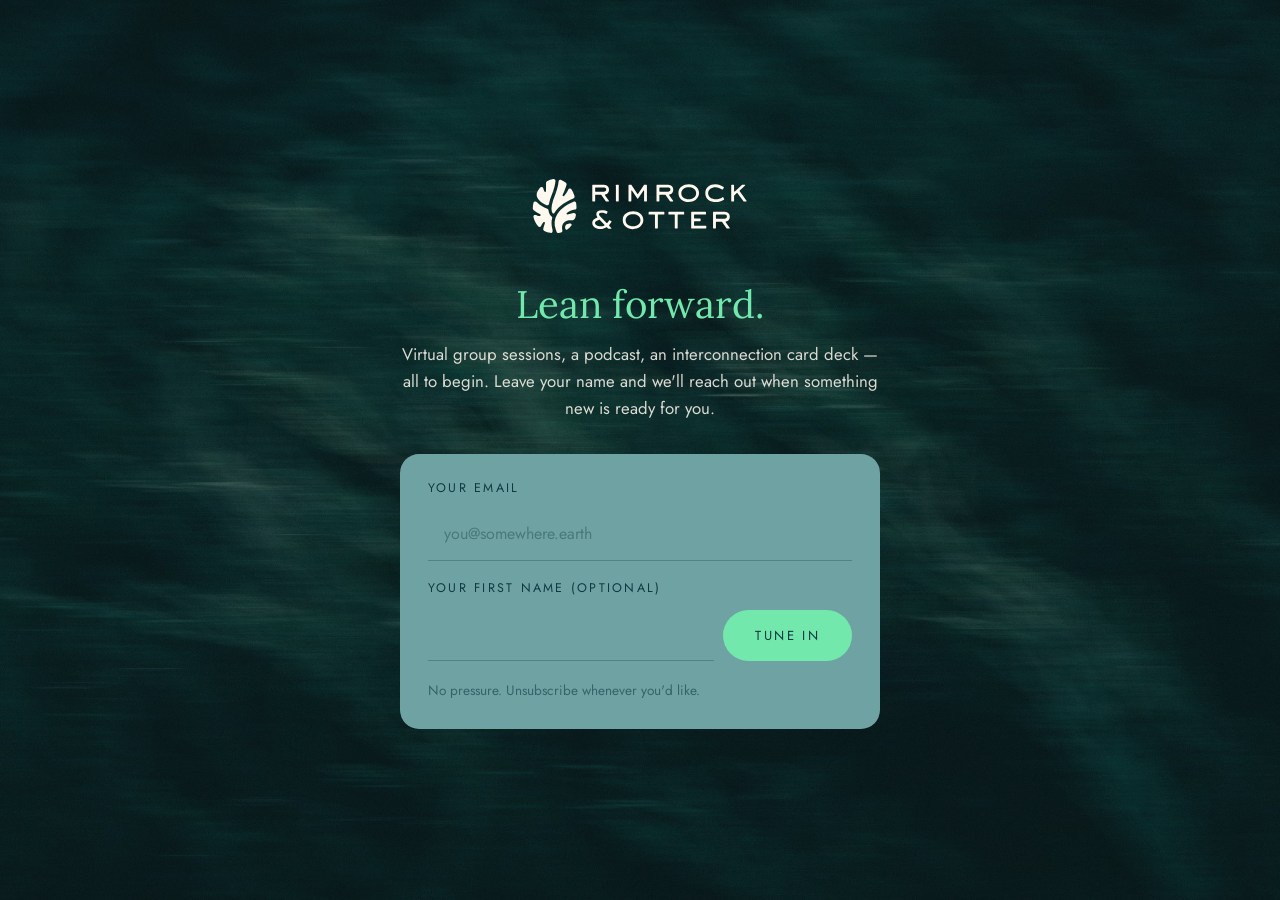
==== tunein/index.html @ d6ff61a0 "Tune-in landing page" ====
<!doctype html>
<html lang="en">
<head>
  <meta charset="utf-8" />
  <meta name="viewport" content="width=device-width, initial-scale=1" />
  <title>Tune in — Rimrock & Otter</title>
  <meta name="description" content="Leave your name and we'll reach out the moment something new launches — virtual sessions, a podcast, a card deck." />
  <link rel="preconnect" href="https://fonts.googleapis.com">
  <link rel="preconnect" href="https://fonts.gstatic.com" crossorigin>
  <link href="https://fonts.googleapis.com/css2?family=Jost:wght@300;400;500;600&family=Lora:ital,wght@0,400;0,500;0,600;1,400;1,500&display=swap" rel="stylesheet">
  <link rel="stylesheet" href="../assets/css/style.css?v=38">
</head>
<body>

  <main style="min-height: 100vh; display: flex; align-items: center; justify-content: center; background-image: url('../assets/images/greenblur.jpg'); background-size: cover; background-position: center; position: relative; padding: 2rem 1.25rem;">
    <div style="position: absolute; inset: 0; background: rgba(17,57,66,0.35);"></div>
    <div style="position: relative; z-index: 1; max-width: 30rem; width: 100%; text-align: center;">
      <a href="../index.html" style="display: inline-block; margin-bottom: 2rem; border-bottom: none;">
        <svg viewBox="0 0 1500 453.76" xmlns="http://www.w3.org/2000/svg" aria-hidden="true" focusable="false" style="height: 70px; width: auto;"><defs><style>.cls-1{fill:#fff8ee}</style></defs>
          <g><path class="cls-1" d="M529.95,196.6l-29.7-41.98c-.57-.81-1.5-1.29-2.49-1.29h-33.41c-1.69,0-3.05,1.37-3.05,3.05v38.45c0,1.69-1.37,3.05-3.05,3.05h-12.6c-1.69,0-3.05-1.37-3.05-3.05v-102.76c0-1.69,1.37-3.05,3.05-3.05h64.2c22.07,0,41.41,6.94,41.41,32.16,0,16.91-9.49,27.49-24.76,30.95-2.06.47-2.91,2.97-1.69,4.7l25.58,36.25c1.43,2.02-.02,4.81-2.49,4.81h-15.44c-.99,0-1.92-.48-2.49-1.29ZM510.69,107.51h-46.34c-1.69,0-3.05,1.37-3.05,3.05v21.22c0,1.69,1.37,3.05,3.05,3.05h47.39c10.3,0,21.02-2.1,21.02-14.51,0-9.25-4.41-12.82-22.07-12.82Z"></path>
            <path class="cls-1" d="M595.79,194.84v-102.76c0-1.69,1.37-3.05,3.05-3.05h12.39c1.69,0,3.05,1.37,3.05,3.05v102.76c0,1.69-1.37,3.05-3.05,3.05h-12.39c-1.69,0-3.05-1.37-3.05-3.05Z"></path>
            <path class="cls-1" d="M778.43,194.84v-67.3c0-1.85-2.4-2.59-3.43-1.05l-35.23,52.31c-1.21,1.79-3.85,1.8-5.06,0l-35.44-52.35c-1.04-1.53-3.43-.8-3.43,1.05v67.33c0,1.69-1.37,3.05-3.05,3.05h-12.39c-1.69,0-3.05-1.37-3.05-3.05v-102.76c0-1.69,1.37-3.05,3.05-3.05h13.8c1.02,0,1.98.51,2.55,1.37l38.97,58.95c.72,1.09,2.33,1.09,3.05,0l38.97-58.95c.57-.86,1.52-1.37,2.55-1.37h13.59c1.69,0,3.05,1.37,3.05,3.05v102.76c0,1.69-1.37,3.05-3.05,3.05h-12.39c-1.69,0-3.05-1.37-3.05-3.05Z"></path>
            <path class="cls-1" d="M946.27,196.6l-29.7-41.98c-.57-.81-1.5-1.29-2.49-1.29h-33.41c-1.69,0-3.05,1.37-3.05,3.05v38.45c0,1.69-1.37,3.05-3.05,3.05h-12.6c-1.69,0-3.05-1.37-3.05-3.05v-102.76c0-1.69,1.37-3.05,3.05-3.05h64.2c22.07,0,41.41,6.94,41.41,32.16,0,16.91-9.49,27.49-24.76,30.95-2.06.47-2.91,2.97-1.69,4.7l25.58,36.25c1.43,2.02-.02,4.81-2.49,4.81h-15.44c-.99,0-1.92-.48-2.49-1.29ZM927,107.51h-46.34c-1.69,0-3.05,1.37-3.05,3.05v21.22c0,1.69,1.37,3.05,3.05,3.05h47.39c10.3,0,21.02-2.1,21.02-14.51,0-9.25-4.41-12.82-22.07-12.82Z"></path>
            <path class="cls-1" d="M1066.76,201.67c-33.84,0-65.58-21.01-65.58-57.37v-2.95c0-36.78,34.05-55.48,67.26-55.48s66.21,20.38,66.21,57.37-33.42,58.43-67.89,58.43ZM1068.22,104.78c-23.75,0-48.34,12.62-48.34,39.31s23.54,38.67,47.08,38.67,48.97-12.61,48.97-39.3-23.96-38.68-47.71-38.68Z"></path>
            <path class="cls-1" d="M1243.08,201.67c-34.89,0-67.89-19.33-67.89-57.59s30.68-58.22,65.15-58.22c20.26,0,38.23,6.7,54.26,18.64,1.29.96,1.61,2.79.75,4.15l-6.66,10.49c-.92,1.45-2.88,1.83-4.31.86-13.98-9.47-26.01-15.43-43.83-15.43-23.54,0-46.87,13.66-46.87,39.51s25.01,38.88,48.97,38.88c16.69,0,30.63-4.58,44.39-13.41,1.54-.99,3.6-.47,4.4,1.19l5.53,11.49c.67,1.39.2,3.1-1.09,3.94-16.3,10.7-32.92,15.5-52.81,15.5Z"></path>
            <path class="cls-1" d="M1422.48,196.63l-38.3-52.77c-1.06-1.46-3.15-1.69-4.5-.49l-16.84,14.94c-.65.58-1.03,1.41-1.03,2.28v34.24c0,1.69-1.37,3.05-3.05,3.05h-12.39c-1.69,0-3.05-1.37-3.05-3.05v-102.76c0-1.69,1.37-3.05,3.05-3.05h12.39c1.69,0,3.05,1.37,3.05,3.05v38.39c0,2.65,3.15,4.04,5.11,2.26l47.2-42.9c.56-.51,1.29-.79,2.05-.79h14.92c2.76,0,4.1,3.37,2.1,5.27l-34.56,32.83c-1.1,1.05-1.27,2.75-.38,3.99l44.38,61.95c1.45,2.02,0,4.83-2.48,4.83h-15.2c-.98,0-1.9-.47-2.47-1.26Z"></path>
            <path class="cls-1" d="M705.73,376.81c-33.84,0-65.57-21.01-65.57-57.37v-2.95c0-36.78,34.05-55.48,67.26-55.48s66.2,20.38,66.2,57.37-33.42,58.43-67.89,58.43ZM707.21,279.92c-23.75,0-48.34,12.62-48.34,39.31s23.54,38.68,47.08,38.68,48.97-12.62,48.97-39.31-23.96-38.68-47.71-38.68Z"></path>
            <path class="cls-1" d="M867.76,285.7v84.27c0,1.69-1.37,3.05-3.05,3.05h-12.6c-1.69,0-3.05-1.37-3.05-3.05v-84.27c0-1.69-1.37-3.05-3.05-3.05h-35.09c-1.69,0-3.05-1.37-3.05-3.05v-12.39c0-1.69,1.37-3.05,3.05-3.05h95.83c1.69,0,3.05,1.37,3.05,3.05v12.39c0,1.69-1.37,3.05-3.05,3.05h-35.93c-1.69,0-3.05,1.37-3.05,3.05Z"></path>
            <path class="cls-1" d="M996.17,285.7v84.27c0,1.69-1.37,3.05-3.05,3.05h-12.6c-1.69,0-3.05-1.37-3.05-3.05v-84.27c0-1.69-1.37-3.05-3.05-3.05h-35.09c-1.69,0-3.05-1.37-3.05-3.05v-12.39c0-1.69,1.37-3.05,3.05-3.05h95.83c1.69,0,3.05,1.37,3.05,3.05v12.39c0,1.69-1.37,3.05-3.05,3.05h-35.93c-1.69,0-3.05,1.37-3.05,3.05Z"></path>
            <path class="cls-1" d="M1083.8,369.98v-102.76c0-1.69,1.37-3.05,3.05-3.05h89.74c1.69,0,3.05,1.37,3.05,3.05v12.39c0,1.69-1.37,3.05-3.05,3.05h-71.24c-1.69,0-3.05,1.37-3.05,3.05v18.91c0,1.69,1.37,3.05,3.05,3.05h36.35c1.69,0,3.05,1.37,3.05,3.05v12.39c0,1.69-1.37,3.05-3.05,3.05h-36.35c-1.69,0-3.05,1.37-3.05,3.05v22.26c0,1.69,1.37,3.05,3.05,3.05h73.34c1.69,0,3.05,1.37,3.05,3.05v12.39c0,1.69-1.37,3.05-3.05,3.05h-91.84c-1.69,0-3.05-1.37-3.05-3.05Z"></path>
            <path class="cls-1" d="M1312.81,371.74l-29.7-41.98c-.57-.81-1.5-1.29-2.49-1.29h-33.41c-1.69,0-3.05,1.37-3.05,3.05v38.45c0,1.69-1.37,3.05-3.05,3.05h-12.6c-1.69,0-3.05-1.37-3.05-3.05v-102.76c0-1.69,1.37-3.05,3.05-3.05h64.2c22.07,0,41.41,6.94,41.41,32.16,0,16.91-9.49,27.49-24.76,30.95-2.06.47-2.91,2.97-1.69,4.7l25.58,36.25c1.43,2.02-.02,4.81-2.49,4.81h-15.44c-.99,0-1.92-.48-2.49-1.29ZM1293.55,282.65h-46.34c-1.69,0-3.05,1.37-3.05,3.05v21.22c0,1.69,1.37,3.05,3.05,3.05h47.39c10.3,0,21.02-2.1,21.02-14.51,0-9.25-4.41-12.82-22.07-12.82Z"></path></g>
          <g><g><path class="cls-1" d="M271.62,75.86c-9.62-7.85-19.95-13.97-30.69-18.19-3.63-1.42-7.62-1.05-10.96,1.01-3.33,2.06-5.44,5.45-5.79,9.32-2.41,26.49-11.28,59.14-26.36,97.04-26.53,66.66-19.77,95.1-13.38,106.12l.36.6c1.29,2.1,3.53,3.36,6.01,3.36h.03c2.52,0,4.79-1.3,6.09-3.46,29.79-49.67,83.4-78.6,123.14-94.14,6.14-2.4,9.31-9.22,7.21-15.51-5.02-15.05-11.35-29.16-18.83-41.95-2.43-4.16-6.71-6.43-11.5-6.15-4.81.32-8.81,3.18-10.7,7.67-6.19,14.72-15.64,29.04-26.61,40.33-2.21,2.28-5.15,2.04-7.07.78-1.96-1.27-3.41-3.9-2.21-6.9,2.27-5.69,4.7-11.39,7.05-16.91,3.99-9.37,8.12-19.04,11.54-28.85,2.92-8.04,5.11-14.78,6.9-21.23,1.31-4.7-.35-9.78-4.23-12.94Z"></path>
              <path class="cls-1" d="M336.26,287.31c.83-4.22-.51-8.51-3.6-11.47-3.04-2.92-7.31-4.08-11.42-3.08-13.18,3.18-27.15,6.59-38.54,9.37-3.07.73-5.44-.99-6.44-3.04-.99-2.03-.89-4.95,1.55-6.88,13.82-10.9,31.88-18.55,52.2-22.13,6.1-1.07,10.44-6.26,10.31-12.33-.2-9.57-.96-19.27-2.23-28.82-.51-3.82-2.73-7.11-6.07-9.03-1.92-1.1-4.04-1.66-6.17-1.66-1.61,0-3.23.32-4.78.96-34.68,14.45-81.35,40.54-106.69,82.81-18.07,30.14-20.74,63.56-7.91,99.35,1.58,4.41,3.42,8.89,5.47,13.29,2.29,4.91,7.58,7.77,12.9,6.91,5.12-.81,10.17-1.89,15.03-3.2,6.29-1.7,10.11-8.07,8.7-14.49-4.23-19.24-1.95-34.62,6.77-45.73,12.85-16.38,36.43-19.03,53.96-18.36,10.74.49,20.2-6.44,23.15-16.65,1.48-5.11,2.76-10.42,3.82-15.81Z"></path>
              <path class="cls-1" d="M272.2,380.14c2.82,1.22,6.01.9,8.51-.88,9.98-7.08,18.92-15.67,26.58-25.54,2.03-2.62,2.34-6.11.79-9.1-1.55-3.01-4.62-4.79-7.92-4.64-9.68.41-22.55,2.59-28.89,10.68-4.07,5.2-5.45,12.89-4.1,22.85.4,2.95,2.29,5.43,5.04,6.63Z"></path>
              <path class="cls-1" d="M138.31,136.17c-2.64.59-5.19-.65-6.31-3.1-2.26-4.92-4.16-10.31-5.64-16.01-.31-1.3-.58-2.58-.85-3.86-.98-4.78-4.57-8.41-9.37-9.48-.93-.21-1.87-.31-2.79-.31-3.83,0-7.42,1.77-9.79,4.93-5.79,7.76-11.21,16.22-16.11,25.16-8.13,14.81-6.94,33.09,3.03,46.56,17.28,23.36,40.11,35.5,56.2,41.58,3.14,1.2,6.62.94,9.54-.68,2.85-1.58,4.85-4.31,5.48-7.49,3.3-16.58,9.12-35.39,17.29-55.93,14.69-36.92,23.18-68.1,25.22-92.66.31-3.76-1.07-7.39-3.8-9.98-2.77-2.63-6.54-3.85-10.37-3.31-14.14,1.94-28,6.89-41.18,14.73-3.62,2.15-5.9,6.17-5.94,10.48l-.12,9.38c-.12,9.49-.25,19.31-.18,28.73-.01,4.06.04,8.09.1,12.18l.05,3.45c.04,3.18-2.21,5.11-4.47,5.62Z"></path></g>
            <path class="cls-1" d="M131.68,388.91c11.86,5.71,24.96,9.8,38.94,12.18,1.97.33,3.82.34,5.51.03,3.29-.62,5.78-2.19,7.4-4.67,2.53-3.86,2.88-9.83,1.06-17.75-7.67-26.16-8.14-51.51-1.4-75.33.77-2.71-.29-5.6-2.63-7.19-5.31-3.62-9.75-8.35-13.19-14.05-4.68-7.75-7.58-17.27-8.6-28.28-.42-4.55-3.55-8.36-7.96-9.71-18.93-5.79-46.18-17.86-68.46-42.42-3.19-3.52-8.02-4.9-12.59-3.62-4.6,1.29-7.88,4.85-8.78,9.52-2.15,11.21-3.56,22.52-4.17,33.63-.28,5.13,1.98,9.94,6.05,12.97,13.86,10.29,27.69,18.9,42.3,26.32,2.48,1.44,3.5,3.97,2.79,6.54-.7,2.53-3.04,4.16-5.57,4.17-5.06-.07-10.09-.72-14.96-1.93-3.86-.9-7.74-2.13-11.51-3.65-3.83-1.54-8-.86-11.12,1.82-3.09,2.65-4.38,6.6-3.45,10.56,5.57,23.75,15.81,44.19,30.43,60.78,2.53,2.87,6.32,4.23,10.13,3.64,3.76-.58,6.92-2.99,8.44-6.44,3.93-8.91,9.29-17.28,15.51-24.21,1.23-1.37,2.74-1.92,4.18-1.92,1.03,0,2.03.29,2.86.75,1.97,1.11,3.55,3.59,2.63,6.6-.73,2.39-1.48,4.78-2.22,7.16-2.14,6.83-4.36,13.89-6.05,21.02-.85,3.24-1.62,6.46-2.29,9.6-1.22,5.69,1.55,11.4,6.72,13.89Z"></path></g>
          <path class="cls-1" d="M552.14,354.44c-1.08-1.15-1.14-2.93-.07-4.09,5.17-5.67,12.71-16.13,15.3-21.05.91-1.77-.5-2.78-.5-2.78h0l-11.44-7.47c-1.6-.83-2.58.94-2.58.94h-.01c-2.3,3.96-8.7,12.27-12.83,16.99-1.18,1.34-3.23,1.34-4.46.05l-44.2-46.01c-3.51-3.5-5.15-6.84-5.15-10.51,0-6.88,9.82-9.33,19.01-9.33,11.07,0,22.58,4.41,27.7,7.74v-.03s1.47,1.22,2.28-.42l6.59-13.35h0s.69-1.21-.42-2.04c-7.28-5.15-21.98-8.6-36.85-8.6-22.8,0-35.88,9.42-35.88,25.85,0,6.68,2.97,13.41,6.53,18.64,1.15,1.68.29,3.93-1.64,4.57-15.22,5.06-30.92,14.98-30.92,34.32,0,28.39,30.92,38.69,51.71,38.69,17.85,0,26.33-2.85,40.08-11.22,1.23-.75,2.86-.58,3.85.46l6.97,7.35c.58.61,1.38.95,2.22.95h16.13c2.68,0,4.06-3.2,2.22-5.14l-13.63-14.49ZM520.76,352.59c-7.33,4.43-15.36,6.37-25.94,6.37-11.31,0-34.66-5.16-34.66-21.12,0-8.6,9.57-15.78,28.45-21.34,1.1-.32,2.35-.01,3.15.81l29.53,30.58c1.33,1.38,1.12,3.71-.52,4.7Z"></path>
        </svg>
      </a>

      <h1 style="color: var(--moss); font-size: clamp(1.8rem, 4.5vw, 2.4rem); line-height: 1.2; margin: 0 0 0.9rem;">Lean forward.</h1>
      <p style="font-family: var(--sans); color: rgba(255,248,238,0.85); font-size: 1.05rem; line-height: 1.6; margin: 0 0 2rem;">Virtual group sessions, a podcast, an interconnection card deck — all to begin. Leave your name and we'll reach out when something new is ready for you.</p>

      <div class="form-box--teal" style="text-align: left;">
        <form class="door__form" action="https://formspree.io/f/mgogwbbl" method="POST" onsubmit="
          event.preventDefault();
          var f = this, note = f.querySelector('.door__note');
          fetch(f.action, { method: 'POST', body: new FormData(f), headers: { 'Accept': 'application/json' } })
            .then(function (r) { if (r.ok) { window.showFormThanks('Thank you. Your name is here.'); f.reset(); } else { note.textContent = 'Something went wrong. Please try again.'; } })
            .catch(function () { note.textContent = 'Something went wrong. Please try again.'; });
        ">
          <div>
            <label for="email">Your email</label>
            <input id="email" type="email" name="email" required placeholder="you@somewhere.earth" />
          </div>
          <input type="hidden" name="_subject" value="[Email list] New waitlist signup — Rimrock & Otter (tune-in page)" />
          <div class="door__row">
            <div>
              <label for="name">Your first name (optional)</label>
              <input id="name" type="text" name="name" placeholder="" />
            </div>
            <button type="submit" class="btn btn--moss">Tune in</button>
          </div>
          <p class="door__note">No pressure. Unsubscribe whenever you'd like.</p>
        </form>
      </div>
    </div>
  </main>

  <!-- ====== Form confirmation modal ====== -->
  <div id="form-thanks-modal" style="display: none; position: fixed; inset: 0; z-index: 999; align-items: center; justify-content: center; background: rgba(17,57,66,0.55); padding: 1.5rem;">
    <div style="background: var(--paper); border-radius: 1rem; max-width: 24rem; width: 100%; padding: clamp(1.75rem, 4vw, 2.5rem); text-align: center; box-shadow: 0 20px 60px rgba(0,0,0,0.35);">
      <p id="form-thanks-text" style="font-family: var(--serif); font-size: 1.15rem; color: var(--spruce); line-height: 1.6; margin: 0 0 1.5rem;"></p>
      <button onclick="document.getElementById('form-thanks-modal').style.display='none';" style="background: var(--moss); border: none; color: var(--paper); font-family: var(--sans); font-size: 0.88rem; letter-spacing: 0.08em; text-transform: uppercase; padding: 0.7em 2.2em; cursor: pointer; border-radius: 2rem;">Okay</button>
    </div>
  </div>
  <script>
    window.showFormThanks = function (msg) {
      document.getElementById('form-thanks-text').textContent = msg;
      document.getElementById('form-thanks-modal').style.display = 'flex';
    };
  </script>
</body>
</html>
---- assets/css/style.css ----
/* ============================================================
   Rimrock & Otter, LLC — visual system
   Influenced by editorial/Cody-Petts sensibility:
   warm parchment ground, refined serif display, generous air,
   restrained accents in moss and clay. Calm, never busy.
   ============================================================ */

:root {
  /* Rimrock & Otter — five brand colors, used exclusively throughout:
     spruce green #113942 · soul green #72e8ad · soil maroon #7c525f
     storm teal #6fa3a3 · sunrise cream #fff8ee */
  --paper:        #113942;                    /* spruce green — base background */
  --paper-deep:   #113942;                    /* secondary panels */
  --paper-shadow: #113942;                    /* dividers — spruce */
  --ink:          #fff8ee;                    /* primary text — sunrise cream */
  --ink-soft:     rgba(255, 248, 238, 0.80);  /* body text — sunrise cream 80% */
  --ink-quiet:    rgba(255, 248, 238, 0.50);  /* muted text — sunrise cream 50% */
  --moss:         #72e8ad;                    /* soul green — vivid accent */
  --moss-deep:    #6fa3a3;                    /* storm teal — secondary accent */
  --clay:         #6fa3a3;                    /* storm teal (clay retired) */
  --sky-pale:     #6fa3a3;                    /* storm teal */
  --rule:         rgba(255, 248, 238, 0.14);  /* sunrise cream at low opacity */
  --plum:         #7c525f;                    /* soil maroon — contrast sections */
  --plum-deep:    #7c525f;                    /* soil maroon (no deeper variant) */
  --sunrise:    #fff8ee;   /* sunrise cream — warm light tone, brand name for this color */

  /* Type — headings in Lora (serif); body/UI in Century Gothic (Jost as open-source fallback) */
  --serif:  "Lora", Georgia, "Times New Roman", serif;
  --sans:   "Century Gothic", "CenturyGothic", "AppleGothic", "Jost", "URW Gothic", "Avenir Next", Avenir, sans-serif;

  /* Rhythm */
  --measure: 64ch;
  --gutter: clamp(1.25rem, 4vw, 3rem);
  --section: clamp(4.5rem, 10vw, 8.5rem);
}

/* ---------- Reset ---------- */
*, *::before, *::after { box-sizing: border-box; }
html {
  -webkit-text-size-adjust: 100%;
  overflow-x: clip; /* stops horizontal scroll/rocking on mobile without breaking sticky header */
}
body { overflow-x: clip; } /* belt-and-suspenders for iOS Safari transformed-child overflow */
body {
  margin: 0;
  font-family: var(--sans);
  font-weight: 400;
  font-size: 17px;
  line-height: 1.65;
  color: var(--ink-soft);
  background: var(--paper);
  -webkit-font-smoothing: antialiased;
  -moz-osx-font-smoothing: grayscale;
  text-rendering: optimizeLegibility;
}

img { max-width: 100%; display: block; }
a { color: var(--ink); text-decoration: none; border-bottom: 1px solid var(--rule); transition: border-color .25s ease, color .25s ease; }
a:hover { color: var(--moss); border-color: var(--moss); }

/* ---------- Type ---------- */
h1, h2, h3 {
  font-family: var(--serif);  /* Lora for all display headings */
  font-weight: 400;
  color: var(--ink);
  letter-spacing: 0em;
  line-height: 1.18;
  margin: 0 0 0.6em;
}
h4 {
  font-family: var(--sans);   /* Century Gothic for small label/eyebrow heads */
  font-weight: 500;
  color: var(--ink-quiet);
  font-size: 1rem;
  letter-spacing: 0.18em;
  text-transform: uppercase;
  margin: 0 0 0.6em;
}
h1 { font-size: clamp(2.4rem, 5.4vw, 4.4rem); }
h2 { font-size: clamp(1.9rem, 3.6vw, 2.9rem); }
h3 { font-size: clamp(1.35rem, 2.2vw, 1.75rem); font-weight: 500; }

p { margin: 0 0 1.1em; max-width: var(--measure); }

.lede {
  font-family: var(--sans);
  font-size: clamp(1.35rem, 2.1vw, 1.7rem);
  line-height: 1.5;
  font-weight: 400;
  color: var(--ink);
}

.eyebrow {
  font-family: var(--sans);
  font-size: 0.78rem;
  letter-spacing: 0.22em;
  text-transform: uppercase;
  color: var(--ink-quiet);
  margin: 0 0 1.5rem;
  display: inline-block;
}

.eyebrow::before {
  content: "";
  display: inline-block;
  width: 28px;
  height: 1px;
  background: var(--ink-quiet);
  vertical-align: middle;
  margin-right: 0.85rem;
  margin-bottom: 3px;
}

/* ---------- Layout ---------- */
.wrap {
  width: min(1200px, 100% - calc(var(--gutter) * 2));
  margin-inline: auto;
}
.narrow { width: min(680px, 100% - calc(var(--gutter) * 2)); margin-inline: auto; }
.section { padding-block: var(--section); }
.section--tight { padding-block: clamp(3rem, 7vw, 5rem); }

/* ---------- Header ---------- */
.site-header {
  position: sticky; top: 0;
  background: rgba(17, 57, 66, 0.94);
  backdrop-filter: saturate(120%) blur(10px);
  -webkit-backdrop-filter: saturate(120%) blur(10px);
  border-bottom: 1px solid var(--rule);
  z-index: 50;
}
.site-header__inner {
  display: flex; align-items: center; justify-content: space-between;
  padding-block: 1.1rem;
}
.brand {
  border: 0;
  display: inline-flex; align-items: center;
  transition: opacity .2s ease;
}
.brand__logo  { height: 40px; width: 380px;  display: block; flex-shrink: 0; }
.brand:hover { opacity: 0.75; }

.nav { display: flex; gap: clamp(1rem, 2.5vw, 2rem); align-items: center; }
.nav a {
  font-family: var(--sans);
  font-size: 0.83rem;
  letter-spacing: 0.16em;
  text-transform: uppercase;
  color: var(--ink-soft);
  border: 0;
  padding-block: 4px;
  position: relative;
}
.nav a:hover { color: var(--moss); }
.nav a.is-active { color: var(--ink); }
.nav a.is-active::after {
  content: ""; position: absolute; left: 0; right: 0;
  bottom: calc(-1.1rem - 4px); /* accounts for logo/nav height diff in centred flex layout */
  height: 2px; background: var(--moss);
  z-index: 2;
}

.nav-toggle { display: none; }

@media (max-width: 720px) {
  .brand__logo { width: 220px; height: 23px; } /* prevent logo from pushing burger off-screen */
  .nav { display: none; flex-direction: column; gap: 1.25rem; align-items: flex-start;
         position: absolute; top: 100%; left: 0; right: 0; background: var(--paper);
         border-bottom: 1px solid var(--rule); padding: 1.5rem var(--gutter); z-index: 60; }
  .nav.is-open { display: flex; }
  .nav-toggle {
    display: inline-flex; flex-direction: column; justify-content: center; gap: 5px;
    background: none; border: 0; padding: 8px; cursor: pointer; min-height: 44px;
  }
  .nav-toggle span { width: 24px; height: 2px; background: var(--ink); display: block; border-radius: 1px; }
  /* Active-page indicator: desktop version drops below header — replace with left accent on mobile */
  .nav a.is-active::after { display: none; }
  .nav a.is-active { border-left: 2px solid var(--moss); padding-left: 0.6rem; color: var(--ink); }
}

/* ---------- Hero (full-bleed still image with overlay) ---------- */
.hero {
  position: relative;
  min-height: 94vh;
  display: flex;
  align-items: center;
  overflow: hidden;
  margin: 0.75rem !important;
  background: var(--paper);
  border-radius: 1.2rem !important;
}
.hero__inner {
  position: relative;
  z-index: 2;
  width: 100%;
  padding-left: clamp(2rem, 6vw, 5.5rem);   /* clear the photo inset + provide proper indent */
  padding-right: clamp(2rem, 5vw, 4rem);
}
.hero__media {
  position: absolute;
  inset: 0;
  z-index: 0;
  margin: 0;
  border-radius: 1.2rem;
  overflow: hidden;
}
.hero__media img {
  width: 100%;
  height: 100%;
  object-fit: cover;
  object-position: center 50%;
  filter: saturate(0.88) brightness(0.72);
}
/* gradient overlay — inset to match the photo, stays within the rounded photo frame */
.hero::after {
  content: "";
  position: absolute;
  inset: 0;
  border-radius: 1.2rem;
  z-index: 1;
  background: linear-gradient(
    to bottom,
    transparent 30%,
    rgba(17, 57, 66, 0.40) 70%,
    rgba(17, 57, 66, 0.65) 100%
  );
}
.hero__copy {
  max-width: 52rem; /* wide enough for the headline; paragraph has its own max-width */
}
.hero__sub {
  font-family: var(--sans);
  font-size: 0.78rem;
  letter-spacing: 0.22em;
  text-transform: uppercase;
  color: rgba(255, 248, 238, 0.7);
  margin: 0 0 1.2rem;
  display: inline-block;
}
.hero__sub::before {
  content: "";
  display: inline-block;
  width: 28px; height: 2px;
  background: var(--moss);
  vertical-align: middle;
  margin-right: 0.85rem;
  margin-bottom: 3px;
}
.hero__tag {
  font-family: var(--serif);
  font-weight: 400;
  font-style: normal;
  font-size: clamp(2.6rem, 5vw, 4.4rem);
  line-height: 1.18;
  letter-spacing: 0em;
  color: var(--sunrise);
  margin: 0 0 1.4rem;
}
.hero__tag em {
  font-family: var(--serif);
  font-style: italic;
  font-weight: 400;
  display: block;           /* keeps each phrase on its own line */
  color: var(--moss);
  text-shadow: 0 1px 8px rgba(17, 57, 66, 0.6);
  /* no font-size override — same size as the upright line above */
}
.hero__line {
  font-family: var(--sans);
  font-style: normal;
  font-size: 1.05rem;
  line-height: 1.6;
  color: rgba(255, 248, 238, 0.82);
  font-weight: 400;
  margin: 0;
  max-width: 42ch;
}
@media (max-width: 640px) {
  .hero { min-height: 88vh; margin: 0.75rem !important; border-radius: 1.2rem !important; }
  .hero__media, .hero::after { border-radius: 1.2rem !important; }
  .hero__inner { padding-left: 3rem; padding-right: 2rem; padding-bottom: 4rem; }
  .hero__copy { max-width: 280px; }
  .hero__tag em { display: inline; } /* flow italic inline after "spirit" on mobile */
}

/* ---------- Buttons & form ---------- */
.btn {
  display: inline-block;
  font-family: var(--sans);
  font-size: 0.82rem;
  letter-spacing: 0.18em;
  text-transform: uppercase;
  padding: 1rem 2rem;
  background: var(--ink);
  color: var(--paper);
  border: none;
  border-radius: 2rem;
  cursor: pointer;
  transition: background .25s ease, color .25s ease;
}
.btn:hover { background: var(--moss-deep); color: var(--paper); }

.btn--ghost { background: var(--ink); color: var(--paper); }
.btn--ghost:hover { background: var(--moss-deep); }

.btn--light { background: var(--sunrise); color: var(--plum); border: none; }
.btn--light:hover { background: #fff; color: var(--plum); }

input[type="email"], input[type="text"], textarea {
  width: 100%;
  font-family: var(--sans);
  font-size: 1rem;
  padding: 0.95rem 1rem;
  background: transparent;
  color: var(--ink);
  border: 0;
  border-bottom: 1px solid var(--rule);
  border-radius: 0;
  outline: none;
  transition: border-color .25s ease;
}
input:focus, textarea:focus { border-color: var(--moss); }
textarea { resize: vertical; min-height: 140px; line-height: 1.55; }
label {
  display: block;
  font-family: var(--sans);
  font-size: 0.78rem;
  letter-spacing: 0.18em;
  text-transform: uppercase;
  color: var(--ink-quiet);
  margin-bottom: 0.5rem;
}

/* ---------- Pillars ---------- */
.pillars {
  display: grid;
  grid-template-columns: repeat(3, 1fr);
  gap: clamp(2rem, 5vw, 4rem);
}
@media (max-width: 800px) { .pillars { grid-template-columns: 1fr; gap: 3rem; } }
.pillar h3 { margin-top: 1.2rem; }
.pillar__mark {
  display: block;
  height: 52px;
  width: auto;
  color: var(--moss);
}
.pillar__rule {
  width: 36px; height: 1px; background: var(--moss); margin-top: 0.8rem;
}

/* ---------- Door (waitlist) ---------- */
.door {
  background: var(--paper-deep);
  position: relative;
  overflow: hidden;
}
.door[style*="background-image"]::before {
  content: "";
  position: absolute;
  inset: 0;
  background: linear-gradient(to bottom, rgba(17, 57, 66, 0.20) 0%, rgba(17, 57, 66, 0.40) 100%);
  z-index: 0;
}
.door__inner {
  display: grid;
  grid-template-columns: 1.1fr 1fr;
  gap: clamp(2rem, 6vw, 5rem);
  align-items: center;
}
@media (max-width: 800px) { .door__inner { grid-template-columns: 1fr; } }
.door__form { display: grid; gap: 1.1rem; }
.door__row { display: grid; grid-template-columns: 1fr auto; gap: 0.6rem; align-items: end; }
.door__note {
  font-size: 0.85rem;
  color: var(--ink-quiet);
  margin: 0;
}

/* ---------- Form boxes (colored containers) ---------- */
.form-box--spruce {
  background: var(--paper);
  border-radius: 1.2rem;
  padding: 1.5rem 1.75rem 1.75rem;
}
.form-box--teal {
  background: var(--moss-deep);
  border-radius: 1.2rem;
  padding: 1.5rem 1.75rem 1.75rem;
}
/* Offset for desktop two-column layouts */
.form-box--offset { position: relative; left: -1.5rem; }
@media (max-width: 800px) { .form-box--offset { left: 0; } }

/* Two-column door inner variants */
.door__inner--wide { grid-template-columns: 0.8fr 1.2fr; }
@media (max-width: 800px) { .door__inner--wide { grid-template-columns: 1fr; } }
.door__row--split { display: grid; grid-template-columns: 1fr 1fr; gap: clamp(1.5rem, 4vw, 3rem); align-items: start; }
@media (max-width: 520px) { .door__row--split { grid-template-columns: 1fr; } }

/* btn--moss variant for soul green buttons */
.btn--moss { background: var(--moss); color: var(--paper); border: none; }
.btn--moss:hover { background: #5dd4a0; color: var(--paper); }

/* Responsive two-col add-yours grid (stories page) */
.add-yours-grid {
  display: grid;
  grid-template-columns: 1fr 1fr;
  gap: clamp(2rem, 5vw, 4rem);
  align-items: center;
  padding-top: clamp(3rem, 6vw, 5rem);
  padding-bottom: clamp(3rem, 6vw, 5rem);
}
@media (max-width: 640px) {
  .add-yours-grid { grid-template-columns: 1fr; }
}

/* Form elements inside spruce boxes (dark bg — cream text) */
.form-box--spruce label { color: var(--ink); }
.form-box--spruce input[type="email"],
.form-box--spruce input[type="text"],
.form-box--spruce textarea {
  color: var(--ink);
  border-bottom-color: var(--rule);
  background: transparent;
}
.form-box--spruce input[type="email"]::placeholder,
.form-box--spruce input[type="text"]::placeholder,
.form-box--spruce textarea::placeholder { color: var(--ink-quiet); }
.form-box--spruce input:focus,
.form-box--spruce textarea:focus { border-color: var(--moss); outline: none; }
.form-box--spruce .door__note { color: var(--ink-quiet); }
/* Override .section--teal cascade that makes labels/inputs dark-on-dark inside spruce box */
.section--teal .form-box--spruce label { color: var(--ink); }
.section--teal .form-box--spruce input[type="email"],
.section--teal .form-box--spruce input[type="text"],
.section--teal .form-box--spruce textarea { color: var(--ink); border-bottom-color: var(--rule); }
.section--teal .form-box--spruce input[type="email"]::placeholder,
.section--teal .form-box--spruce input[type="text"]::placeholder { color: var(--ink-quiet); }
.section--teal .form-box--spruce input:focus,
.section--teal .form-box--spruce textarea:focus { border-color: var(--moss); }
.section--teal .form-box--spruce .door__note { color: var(--ink-quiet); }
.section--teal .form-box--spruce .btn--moss { background: var(--moss); color: var(--paper); }
.section--teal .form-box--spruce .btn--moss:hover { background: #5dd4a0; color: var(--paper); }

/* Form elements inside teal boxes */
.form-box--teal label { color: var(--paper); }
.form-box--teal input[type="email"],
.form-box--teal input[type="text"],
.form-box--teal textarea {
  color: var(--paper);
  border-bottom-color: rgba(17, 57, 66, 0.30);
  background: transparent;
}
.form-box--teal input[type="email"]::placeholder,
.form-box--teal input[type="text"]::placeholder,
.form-box--teal textarea::placeholder { color: rgba(17, 57, 66, 0.40); }
.form-box--teal input:focus,
.form-box--teal textarea:focus { border-color: var(--paper); outline: none; }
.form-box--teal .door__note { color: rgba(17, 57, 66, 0.60); }

/* ---------- Page hero (interior pages with image header) ---------- */
.page-hero {
  position: relative;
  min-height: 58vh;
  display: flex;
  align-items: flex-end;
  overflow: hidden;
  background-size: cover;
  background-position: center;
}
.page-hero::after {
  content: "";
  position: absolute;
  inset: 0;
  background: linear-gradient(to bottom, transparent 20%, rgba(17, 57, 66, 0.45) 65%, rgba(17, 57, 66, 0.70) 100%);
}
.page-hero .narrow {
  position: relative;
  z-index: 1;
  padding-bottom: clamp(2.5rem, 5vw, 4.5rem);
}
.page-hero .eyebrow { color: rgba(255, 248, 238, 0.7); }
.page-hero h1 { color: var(--sunrise); }
.page-hero .lede { color: rgba(255, 248, 238, 0.85); }

/* ---------- Plum (soil maroon) contrast sections ---------- */
.section--plum {
  background: var(--plum);
}
.section--plum h1,
.section--plum h2,
.section--plum h3,
.section--plum p,
.section--plum .lede {
  color: var(--sunrise);
}
.section--plum .eyebrow {
  color: rgba(255, 248, 238, 0.72);
}
.section--plum .eyebrow::before {
  background: rgba(255, 248, 238, 0.5);
}
.section--plum .muted {
  color: rgba(255, 248, 238, 0.6);
}
.section--plum a {
  color: var(--sunrise);
  border-color: rgba(255, 248, 238, 0.4);
}
.section--plum a:hover {
  color: var(--sunrise);
  border-color: var(--sunrise);
}
.section--plum em {
  color: rgba(255, 248, 238, 0.88);
}
.section--plum .btn--light {
  color: var(--plum);
  border-color: rgba(255, 248, 238, 0.6);
}
.section--plum .btn--light:hover {
  background: var(--sunrise);
  color: var(--plum);
}

/* ---------- Moss gradient sections (brand gradient image — no CSS banding) ---------- */
.section--moss {
  background-image: url('../images/gradient-bg.jpg');
  background-size: cover;
  background-position: 70% top;
  background-color: var(--paper); /* fallback */
}
.section--moss h1,
.section--moss h2,
.section--moss h3,
.section--moss p,
.section--moss .lede {
  color: var(--sunrise);
}
.section--moss .eyebrow {
  color: rgba(255, 248, 238, 0.72);
}
.section--moss .eyebrow::before {
  background: rgba(255, 248, 238, 0.5);
}
.section--moss .muted {
  color: rgba(255, 248, 238, 0.6);
}
.section--moss a {
  color: var(--sunrise);
  border-color: rgba(255, 248, 238, 0.4);
}
.section--moss a:hover {
  color: var(--sunrise);
  border-color: var(--sunrise);
}
.section--moss em {
  color: rgba(255, 248, 238, 0.88);
}

/* ---------- Teal (storm teal) sections ---------- */
.section--teal {
  background: var(--moss-deep);
}
.section--teal h1,
.section--teal h2,
.section--teal h3,
.section--teal p,
.section--teal .lede {
  color: var(--paper);
}
.section--teal .eyebrow {
  color: rgba(17, 57, 66, 0.75);
}
.section--teal .eyebrow::before {
  background: rgba(17, 57, 66, 0.45);
}
.section--teal .muted {
  color: rgba(17, 57, 66, 0.65);
}
.section--teal .pillar__mark {
  color: var(--sunrise);
}
.section--teal .pillar__rule {
  background: rgba(17, 57, 66, 0.35);
}
/* form elements on teal background */
.section--teal label { color: rgba(17, 57, 66, 0.65); }
.section--teal input[type="email"],
.section--teal input[type="text"] {
  color: var(--paper);
  border-bottom-color: rgba(17, 57, 66, 0.30);
}
.section--teal input[type="email"]::placeholder,
.section--teal input[type="text"]::placeholder { color: rgba(17, 57, 66, 0.40); }
.section--teal input:focus,
.section--teal textarea:focus { border-color: var(--paper); }
.section--teal .door__note { color: rgba(17, 57, 66, 0.60); }
.section--teal .btn { background: var(--paper); color: var(--sunrise); }
.section--teal .btn:hover { background: var(--plum); color: var(--sunrise); }

/* ---------- Photo-background sections (Three Truths) ---------- */
.section--photo {
  position: relative;
  background-size: cover;
  background-position: center;
  overflow: hidden;
}
.section--photo::before {
  content: "";
  position: absolute;
  inset: 0;
  background: rgba(17, 57, 66, 0.30);
  z-index: 0;
}
.section--photo > .wrap {
  position: relative;
  z-index: 1;
}
.section--photo h1,
.section--photo h2,
.section--photo h3,
.section--photo p,
.section--photo .lede {
  color: var(--sunrise);
}
.section--photo .eyebrow {
  color: rgba(255, 248, 238, 0.72);
}
.section--photo .eyebrow::before {
  background: rgba(255, 248, 238, 0.50);
}
.section--photo .muted {
  color: rgba(255, 248, 238, 0.60);
}
.section--photo .pillar__mark {
  color: var(--moss-deep);   /* storm teal icons */
}
.section--photo .pillar__rule {
  background: rgba(255, 248, 238, 0.35);
}

/* ---------- Quiet image bands ---------- */
.band {
  height: clamp(520px, 78vh, 900px);
  background-size: cover;
  background-position: center;
  filter: saturate(0.94);
}

/* ---------- Stories wall ---------- */
.wall {
  columns: 3;
  column-gap: 2rem;
}
@media (max-width: 1000px) { .wall { columns: 2; } }
@media (max-width: 640px)  { .wall { columns: 1; } }

.story {
  break-inside: avoid;
  margin: 0 0 2rem;
  background: rgba(255, 248, 238, 0.07);
  border: 1px solid rgba(255, 248, 238, 0.18);
  border-radius: 0.75rem;
  padding: 1.6rem 1.6rem 1.4rem;
  position: relative;
}
.story p { font-family: var(--serif); font-size: 1.05rem; line-height: 1.55; font-weight: 360; color: var(--sunrise); margin: 0 0 1rem; font-style: italic; }
.story footer { display: flex; justify-content: space-between; align-items: baseline;
                font-size: 0.78rem; letter-spacing: 0.12em; text-transform: uppercase; color: rgba(255,248,238,0.6); border-top: 1px solid rgba(255,248,238,0.15); padding-top: 0.9rem; }
.story__ally { color: var(--moss); }

.story--photo { padding: 0; border: 0; background: transparent; }
.story--photo img { aspect-ratio: 4/5; object-fit: cover; }
.story--photo .story__caption { padding: 0.9rem 0.2rem; font-family: var(--serif); font-style: italic; color: var(--ink); }

/* ---------- About / bios ---------- */
.bios { display: grid; grid-template-columns: 1fr 1fr; gap: clamp(2rem, 5vw, 4rem); align-items: stretch; max-width: 900px; margin-inline: auto; }
.bio { display: flex; flex-direction: column; }
@media (max-width: 800px) { .bios { grid-template-columns: 1fr; } }
.bio__photo {
  background: var(--paper-deep);
  aspect-ratio: 4/5;
  display: grid; place-items: center;
  color: var(--ink-quiet);
  font-family: var(--serif); font-style: italic;
  border: 1px solid var(--rule);
}
.bio h3 { margin-top: 1.4rem; }
.bio__role { font-size: 0.78rem; letter-spacing: 0.2em; text-transform: uppercase; color: var(--ink-quiet); margin: 0 0 1rem; }

/* ---------- Offerings (What's coming) ---------- */
.offerings { display: grid; gap: 0; }
.offering {
  display: grid;
  grid-template-columns: 120px 1fr auto;
  gap: 2rem;
  align-items: baseline;
  padding: 2rem 0;
  border-bottom: 1px solid var(--rule);
}
.offering:first-child { border-top: 1px solid var(--rule); }
@media (max-width: 720px) {
  .offering { grid-template-columns: 1fr; gap: 0.4rem; }
  .offering__status { justify-self: start; }
}
.offering__num {
  font-family: var(--serif);
  font-style: italic;
  color: var(--moss);
  font-size: 1.1rem;
  letter-spacing: 0.04em;
}
.offering h3 { font-family: var(--sans); font-size: 1.4rem; font-weight: 500; letter-spacing: 0.02em; margin: 0 0 0.4rem; }
.offering p { margin: 0; max-width: 56ch; color: var(--ink-soft); }
.offering__status {
  font-size: 0.72rem; letter-spacing: 0.2em; text-transform: uppercase;
  color: var(--ink-quiet); padding: 0.4rem 0.7rem;
  border: 1px solid var(--rule); white-space: nowrap;
}

/* ---------- Footer ---------- */
.site-footer {
  border-top: 1px solid var(--rule);
  padding: 3rem 0 4rem;
  background: var(--paper-deep);
  position: relative;
  overflow: hidden;
}
.site-footer__inner {
  display: flex;
  justify-content: space-between;
  gap: 1rem 2rem;
  flex-wrap: wrap;
  align-items: center;
  position: relative;
  z-index: 1;
}
.footer__critter {
  position: absolute;
  left: 0;
  top: 0;
  height: 100%;
  width: auto;
  display: block;
  opacity: 0.88;
}
.site-footer p, .site-footer small {
  font-size: 0.82rem; color: var(--ink-quiet); margin: 0;
}
.site-footer .brand__logo  { height: 28px; width: 266px; }

/* ---------- Clair term tooltips ---------- */
.clair-term {
  border-bottom: 1px dotted rgba(255, 248, 238, 0.55);
  cursor: help;
  position: relative;
  white-space: nowrap;
}
.clair-term::after {
  content: attr(data-def);
  position: absolute;
  bottom: calc(100% + 8px);
  left: 50%;
  transform: translateX(-50%);
  background: var(--paper);
  color: var(--sunrise);
  font-family: var(--serif);
  font-style: italic;
  font-size: 0.82rem;
  line-height: 1.4;
  padding: 0.45em 0.9em;
  border-radius: 0.25rem;
  white-space: nowrap;
  pointer-events: none;
  opacity: 0;
  transition: opacity 0.2s ease;
  z-index: 10;
  border: 1px solid rgba(255, 248, 238, 0.15);
}
.clair-term:hover::after { opacity: 1; }

/* ---------- Reveal on scroll ---------- */
.reveal { opacity: 0; transform: translateY(14px); transition: opacity 1.1s ease, transform 1.1s ease; }
.reveal.is-in { opacity: 1; transform: none; }

/* ---------- Misc ---------- */
hr.rule { border: 0; border-top: 1px solid var(--rule); margin: 0; }
.center { text-align: center; }
.muted { color: var(--ink-quiet); }
.serif { font-family: var(--serif); }
.italic { font-style: italic; }
.small { font-size: 0.85rem; }

/* Selection */
::selection { background: var(--moss); color: var(--paper); }
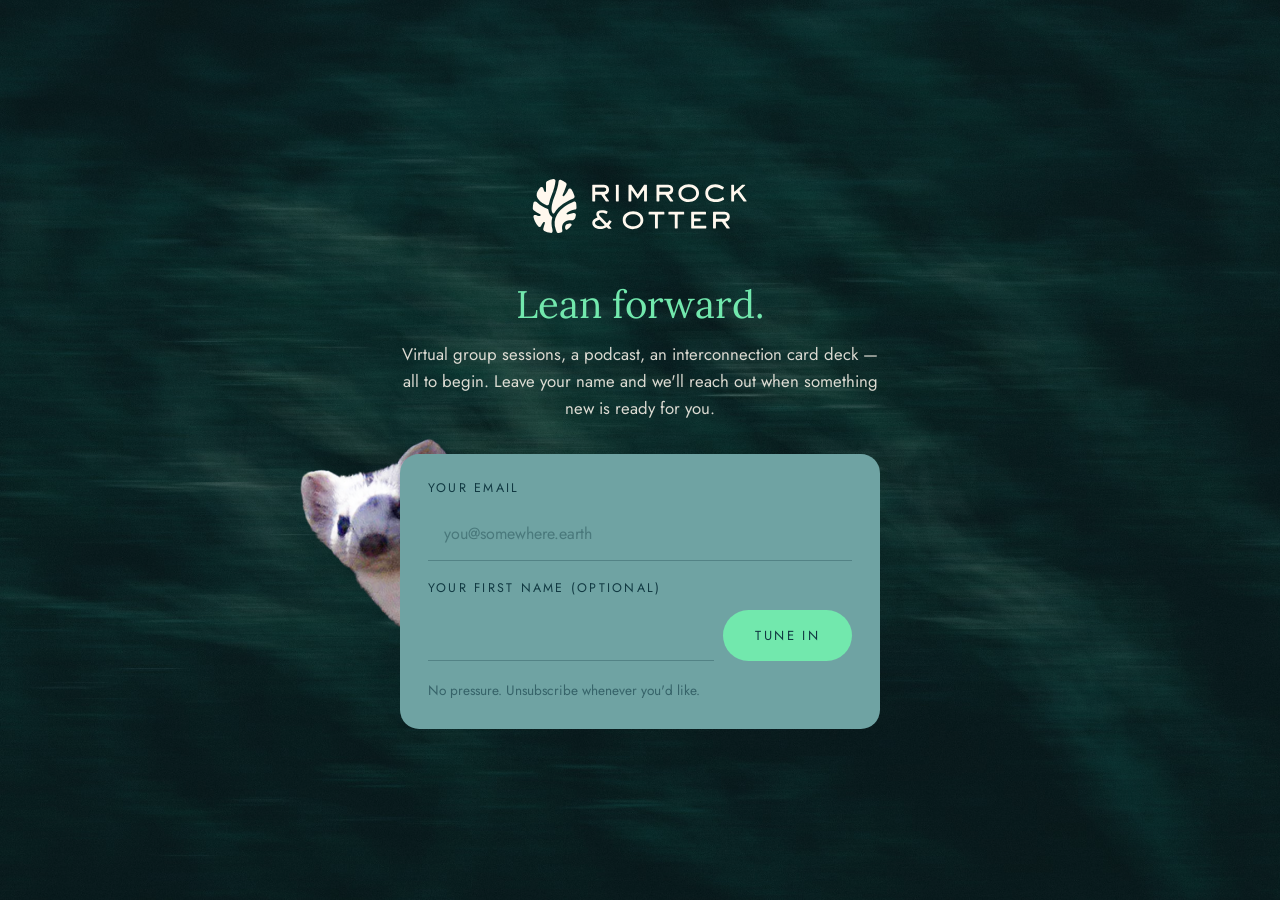
==== commit 570f6e1c: "Ermine to tune-in landing pg" ====
--- a/tunein/index.html
+++ b/tunein/index.html
@@ -41,7 +41,11 @@
       <h1 style="color: var(--moss); font-size: clamp(1.8rem, 4.5vw, 2.4rem); line-height: 1.2; margin: 0 0 0.9rem;">Lean forward.</h1>
       <p style="font-family: var(--sans); color: rgba(255,248,238,0.85); font-size: 1.05rem; line-height: 1.6; margin: 0 0 2rem;">Virtual group sessions, a podcast, an interconnection card deck — all to begin. Leave your name and we'll reach out when something new is ready for you.</p>
 
-      <div class="form-box--teal" style="text-align: left;">
+      <div style="position: relative;">
+        <div style="position: absolute; left: -26%; top: -3.2rem; width: 50%; z-index: 0; pointer-events: none;">
+          <img src="../assets/images/ermine-peek.png" alt="" aria-hidden="true" style="width: 100%; height: auto; display: block;" />
+        </div>
+        <div class="form-box--teal" style="text-align: left; position: relative; z-index: 1;">
         <form class="door__form" action="https://formspree.io/f/mgogwbbl" method="POST" onsubmit="
           event.preventDefault();
           var f = this, note = f.querySelector('.door__note');
@@ -63,6 +67,7 @@
           </div>
           <p class="door__note">No pressure. Unsubscribe whenever you'd like.</p>
         </form>
+        </div>
       </div>
     </div>
   </main>
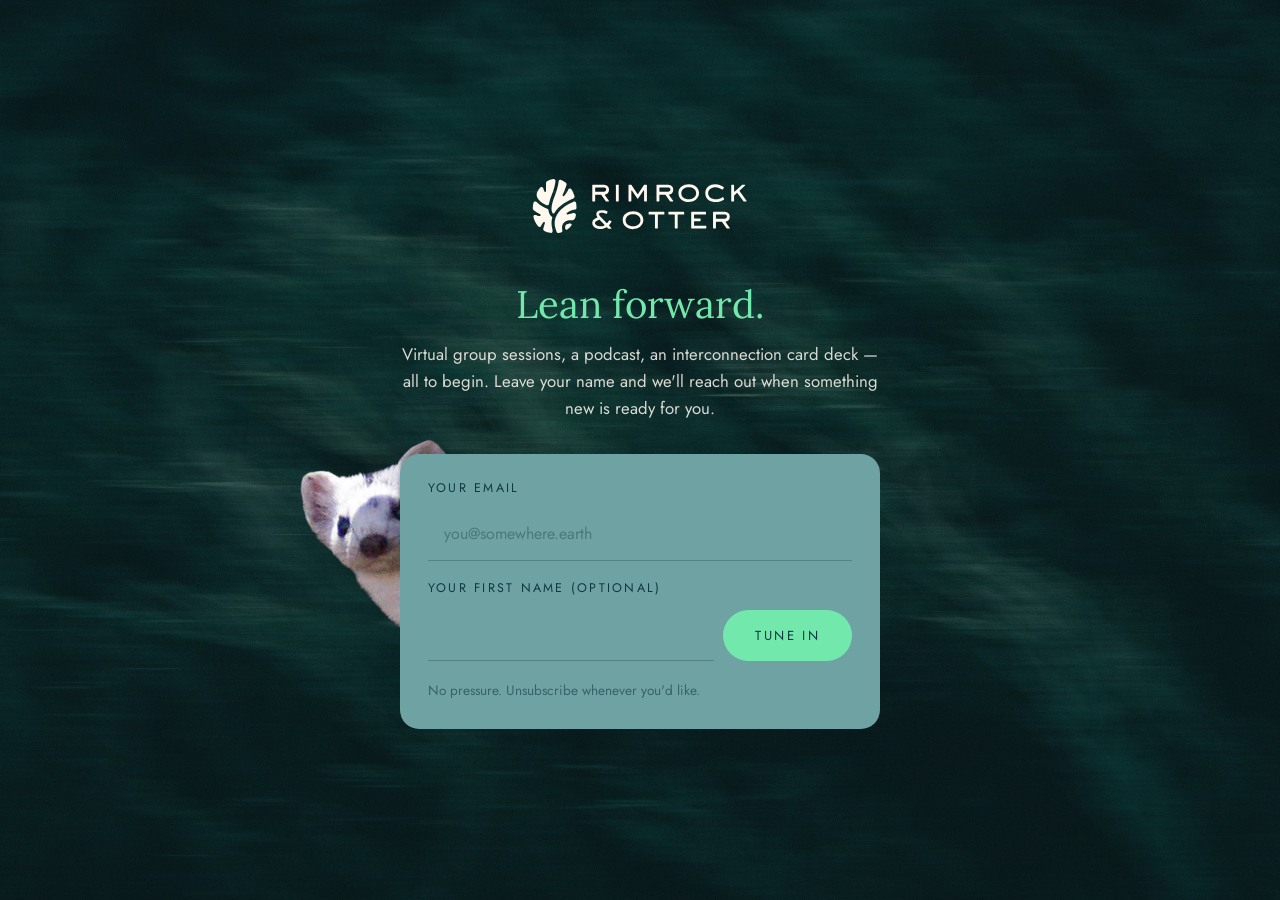
==== commit e9cc9f01: "Ermine move on tune in lp" ====
--- a/tunein/index.html
+++ b/tunein/index.html
@@ -42,7 +42,7 @@
       <p style="font-family: var(--sans); color: rgba(255,248,238,0.85); font-size: 1.05rem; line-height: 1.6; margin: 0 0 2rem;">Virtual group sessions, a podcast, an interconnection card deck — all to begin. Leave your name and we'll reach out when something new is ready for you.</p>
 
       <div style="position: relative;">
-        <div style="position: absolute; left: -26%; top: -3.2rem; width: 50%; z-index: 0; pointer-events: none;">
+        <div style="position: absolute; left: -26%; top: 0; width: 50%; z-index: 0; pointer-events: none; transform: translateY(-14%);">
           <img src="../assets/images/ermine-peek.png" alt="" aria-hidden="true" style="width: 100%; height: auto; display: block;" />
         </div>
         <div class="form-box--teal" style="text-align: left; position: relative; z-index: 1;">
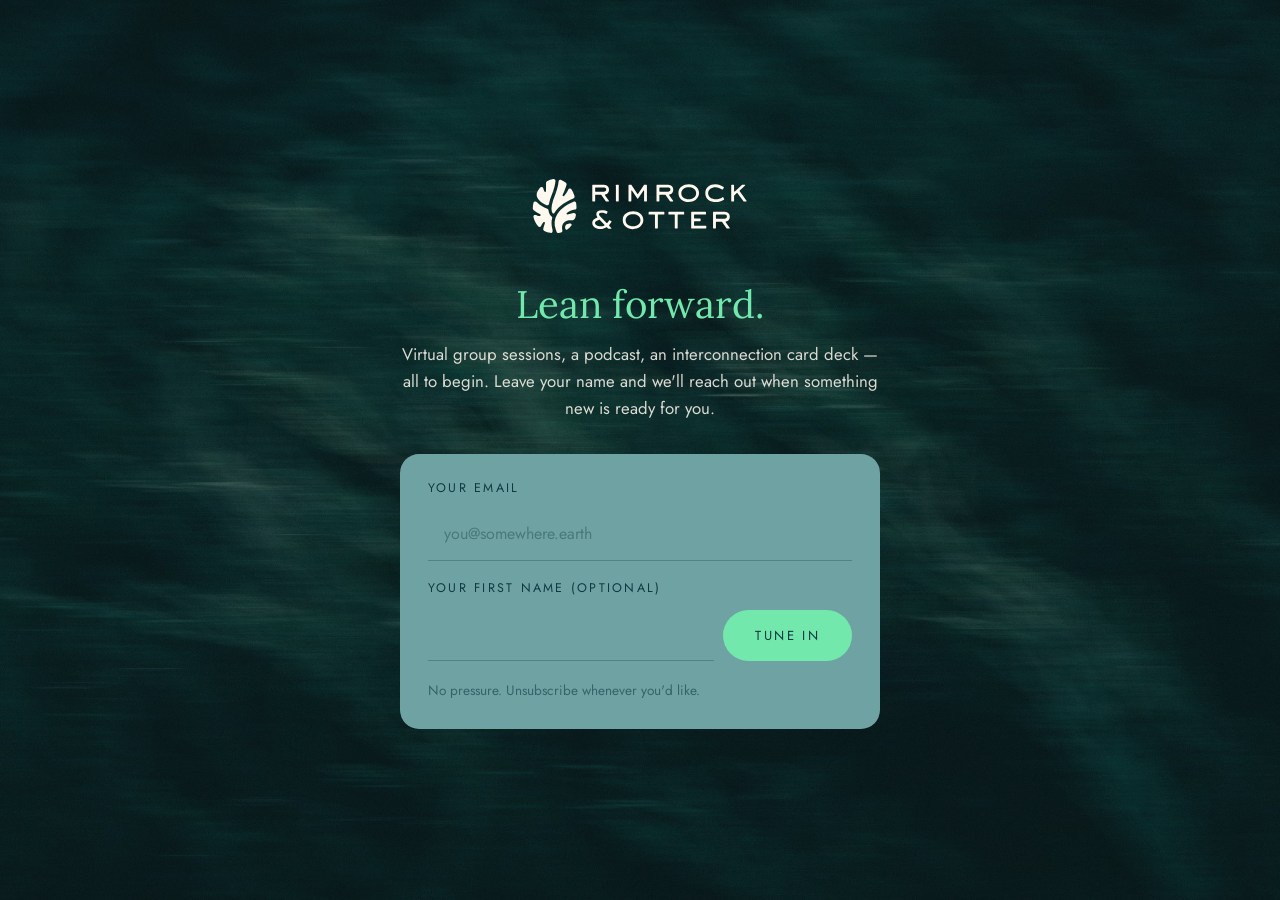
==== commit 6f00739f: "Removal of ermine on tune in lp" ====
--- a/tunein/index.html
+++ b/tunein/index.html
@@ -41,11 +41,7 @@
       <h1 style="color: var(--moss); font-size: clamp(1.8rem, 4.5vw, 2.4rem); line-height: 1.2; margin: 0 0 0.9rem;">Lean forward.</h1>
       <p style="font-family: var(--sans); color: rgba(255,248,238,0.85); font-size: 1.05rem; line-height: 1.6; margin: 0 0 2rem;">Virtual group sessions, a podcast, an interconnection card deck — all to begin. Leave your name and we'll reach out when something new is ready for you.</p>
 
-      <div style="position: relative;">
-        <div style="position: absolute; left: -26%; top: 0; width: 50%; z-index: 0; pointer-events: none; transform: translateY(-14%);">
-          <img src="../assets/images/ermine-peek.png" alt="" aria-hidden="true" style="width: 100%; height: auto; display: block;" />
-        </div>
-        <div class="form-box--teal" style="text-align: left; position: relative; z-index: 1;">
+      <div class="form-box--teal" style="text-align: left;">
         <form class="door__form" action="https://formspree.io/f/mgogwbbl" method="POST" onsubmit="
           event.preventDefault();
           var f = this, note = f.querySelector('.door__note');
@@ -67,7 +63,6 @@
           </div>
           <p class="door__note">No pressure. Unsubscribe whenever you'd like.</p>
         </form>
-        </div>
       </div>
     </div>
   </main>
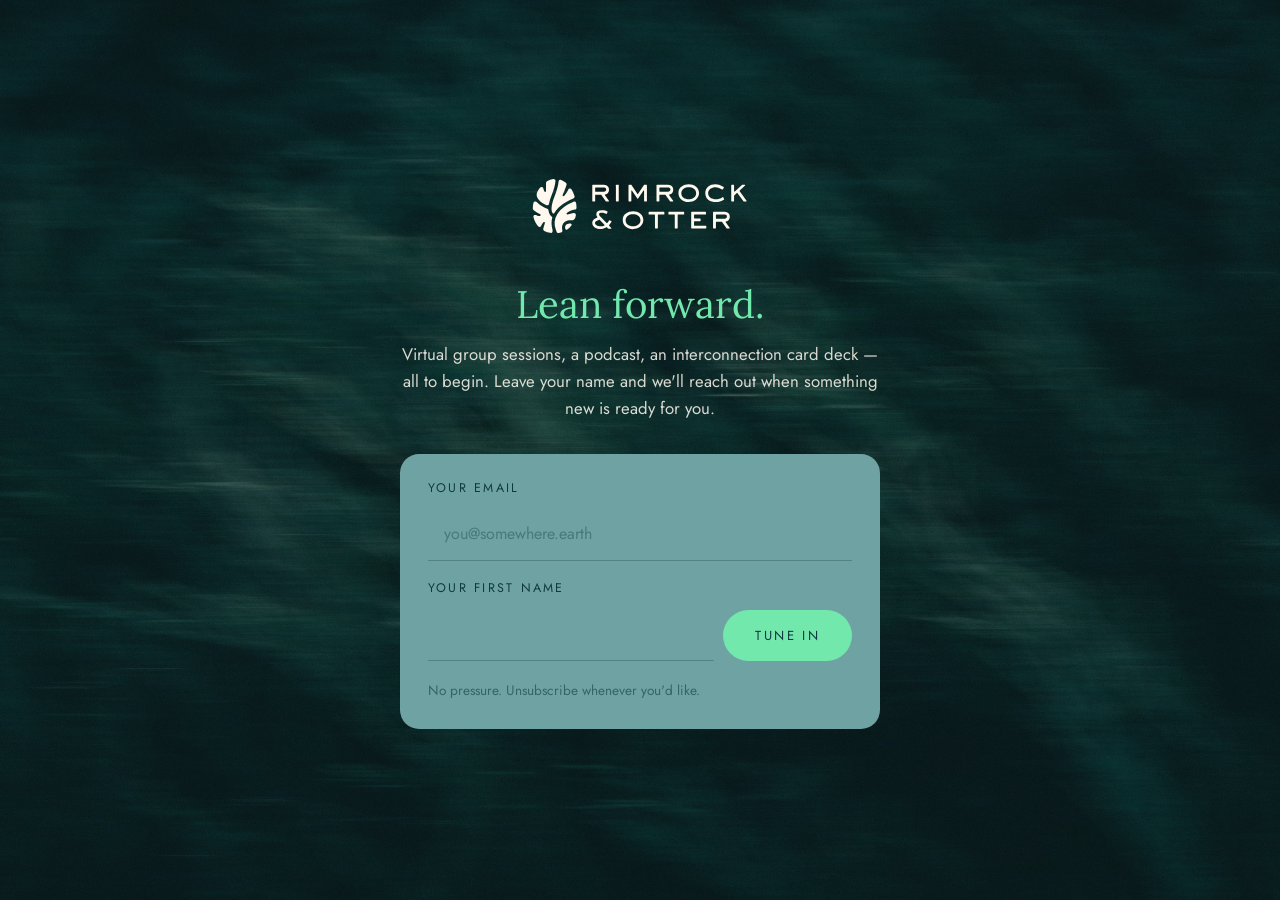
==== commit 82316c88: "Home, offerings, lp - name required Tune-in forms to require first name" ====
--- a/tunein/index.html
+++ b/tunein/index.html
@@ -56,8 +56,8 @@
           <input type="hidden" name="_subject" value="[Email list] New waitlist signup — Rimrock & Otter (tune-in page)" />
           <div class="door__row">
             <div>
-              <label for="name">Your first name (optional)</label>
-              <input id="name" type="text" name="name" placeholder="" />
+              <label for="name">Your first name</label>
+              <input id="name" type="text" name="name" required placeholder="" />
             </div>
             <button type="submit" class="btn btn--moss">Tune in</button>
           </div>
